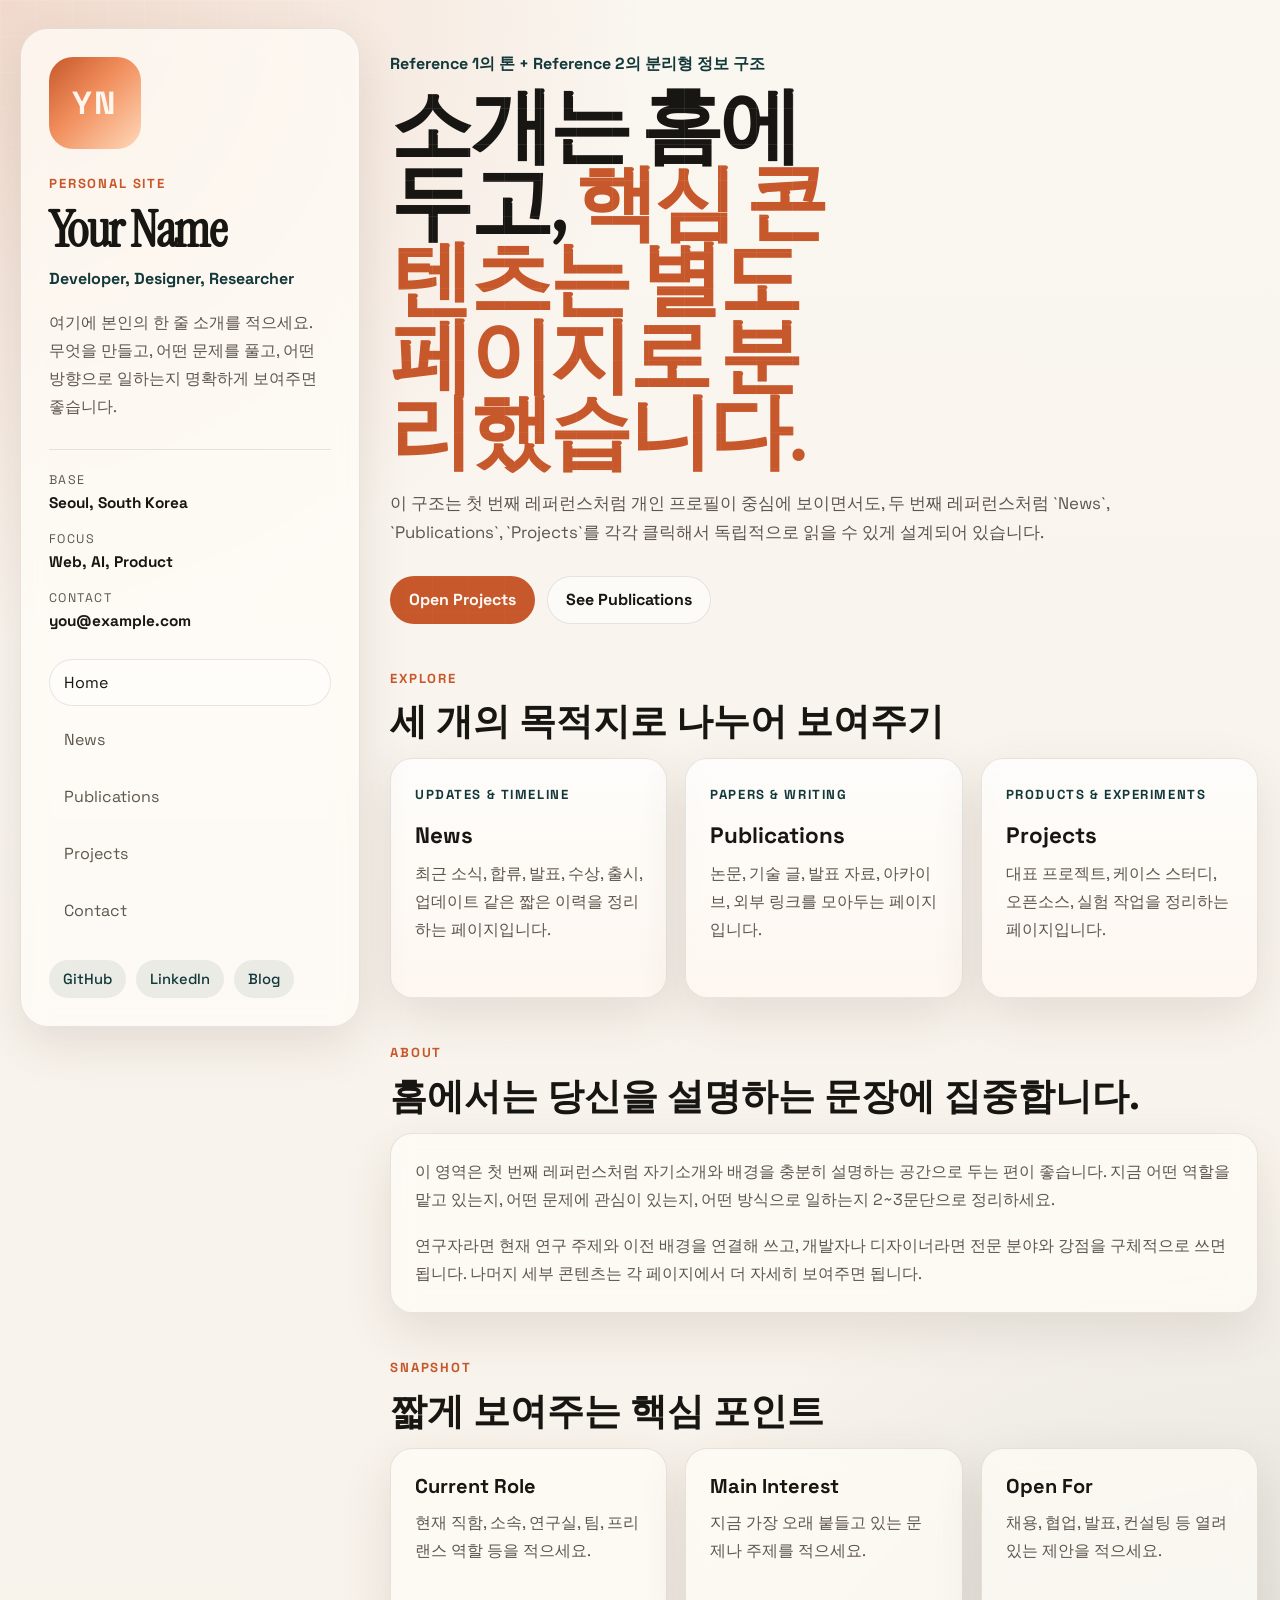
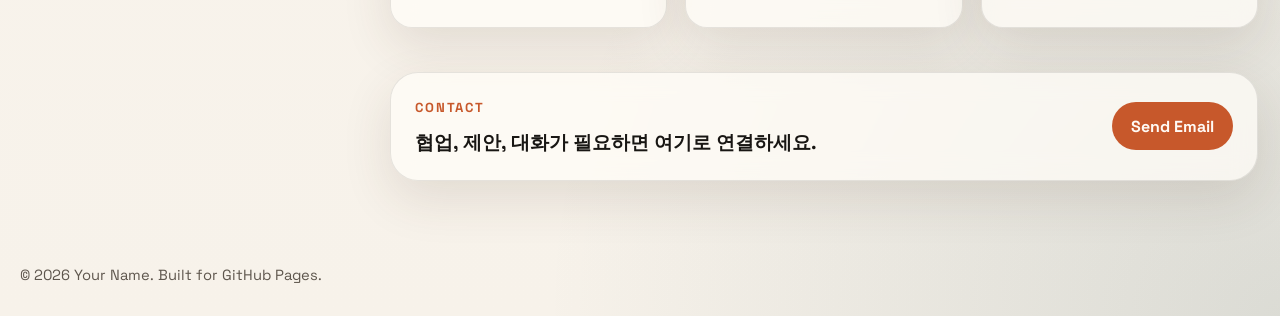
==== index.html @ 61f728b6 "Initial homepage" ====
<!DOCTYPE html>
<html lang="ko">
  <head>
    <meta charset="UTF-8" />
    <meta name="viewport" content="width=device-width, initial-scale=1.0" />
    <title>Your Name | Personal Website</title>
    <meta
      name="description"
      content="프로필 소개와 News, Publications, Projects로 연결되는 GitHub Pages용 개인 홈페이지 템플릿"
    />
    <link rel="preconnect" href="https://fonts.googleapis.com" />
    <link rel="preconnect" href="https://fonts.gstatic.com" crossorigin />
    <link
      href="https://fonts.googleapis.com/css2?family=Instrument+Serif:ital@0;1&family=Space+Grotesk:wght@400;500;700&display=swap"
      rel="stylesheet"
    />
    <link rel="stylesheet" href="styles.css" />
  </head>
  <body data-page="home">
    <div class="page-shell">
      <aside class="profile-card">
        <div class="avatar" aria-hidden="true">
          <span>YN</span>
        </div>

        <div class="profile-copy">
          <p class="eyebrow">PERSONAL SITE</p>
          <h1>Your Name</h1>
          <p class="role">Developer, Designer, Researcher</p>
          <p class="summary">
            여기에 본인의 한 줄 소개를 적으세요. 무엇을 만들고, 어떤 문제를
            풀고, 어떤 방향으로 일하는지 명확하게 보여주면 좋습니다.
          </p>
        </div>

        <div class="meta-list">
          <div>
            <span class="meta-label">Base</span>
            <strong>Seoul, South Korea</strong>
          </div>
          <div>
            <span class="meta-label">Focus</span>
            <strong>Web, AI, Product</strong>
          </div>
          <div>
            <span class="meta-label">Contact</span>
            <strong>you@example.com</strong>
          </div>
        </div>

        <nav class="side-nav" aria-label="Primary navigation">
          <a data-nav="home" href="index.html">Home</a>
          <a data-nav="news" href="news.html">News</a>
          <a data-nav="publications" href="publications.html">Publications</a>
          <a data-nav="projects" href="projects.html">Projects</a>
          <a href="#contact">Contact</a>
        </nav>

        <div class="social-links">
          <a href="https://github.com/your-id" target="_blank" rel="noreferrer">GitHub</a>
          <a href="https://www.linkedin.com/in/your-id" target="_blank" rel="noreferrer">LinkedIn</a>
          <a href="https://your-notion-or-blog.com" target="_blank" rel="noreferrer">Blog</a>
        </div>
      </aside>

      <main class="content">
        <section class="hero">
          <p class="hero-kicker">Reference 1의 톤 + Reference 2의 분리형 정보 구조</p>
          <h2>
            소개는 홈에 두고,
            <span>핵심 콘텐츠는 별도 페이지로 분리했습니다.</span>
          </h2>
          <p class="hero-body">
            이 구조는 첫 번째 레퍼런스처럼 개인 프로필이 중심에 보이면서도,
            두 번째 레퍼런스처럼 `News`, `Publications`, `Projects`를 각각
            클릭해서 독립적으로 읽을 수 있게 설계되어 있습니다.
          </p>
          <div class="hero-actions">
            <a class="button primary" href="projects.html">Open Projects</a>
            <a class="button ghost" href="publications.html">See Publications</a>
          </div>
        </section>

        <section class="section">
          <div class="section-heading">
            <p class="eyebrow">Explore</p>
            <h3>세 개의 목적지로 나누어 보여주기</h3>
          </div>
          <div class="destination-grid">
            <a class="destination-card" href="news.html">
              <span class="destination-label">Updates & Timeline</span>
              <h4>News</h4>
              <p>
                최근 소식, 합류, 발표, 수상, 출시, 업데이트 같은 짧은 이력을
                정리하는 페이지입니다.
              </p>
            </a>

            <a class="destination-card" href="publications.html">
              <span class="destination-label">Papers & Writing</span>
              <h4>Publications</h4>
              <p>
                논문, 기술 글, 발표 자료, 아카이브, 외부 링크를 모아두는
                페이지입니다.
              </p>
            </a>

            <a class="destination-card" href="projects.html">
              <span class="destination-label">Products & Experiments</span>
              <h4>Projects</h4>
              <p>
                대표 프로젝트, 케이스 스터디, 오픈소스, 실험 작업을 정리하는
                페이지입니다.
              </p>
            </a>
          </div>
        </section>

        <section class="section">
          <div class="section-heading">
            <p class="eyebrow">About</p>
            <h3>홈에서는 당신을 설명하는 문장에 집중합니다.</h3>
          </div>
          <div class="panel prose-panel">
            <p>
              이 영역은 첫 번째 레퍼런스처럼 자기소개와 배경을 충분히 설명하는
              공간으로 두는 편이 좋습니다. 지금 어떤 역할을 맡고 있는지, 어떤
              문제에 관심이 있는지, 어떤 방식으로 일하는지 2~3문단으로
              정리하세요.
            </p>
            <p>
              연구자라면 현재 연구 주제와 이전 배경을 연결해 쓰고, 개발자나
              디자이너라면 전문 분야와 강점을 구체적으로 쓰면 됩니다. 나머지
              세부 콘텐츠는 각 페이지에서 더 자세히 보여주면 됩니다.
            </p>
          </div>
        </section>

        <section class="section">
          <div class="section-heading">
            <p class="eyebrow">Snapshot</p>
            <h3>짧게 보여주는 핵심 포인트</h3>
          </div>
          <div class="focus-grid">
            <article class="panel compact">
              <h4>Current Role</h4>
              <p>현재 직함, 소속, 연구실, 팀, 프리랜스 역할 등을 적으세요.</p>
            </article>
            <article class="panel compact">
              <h4>Main Interest</h4>
              <p>지금 가장 오래 붙들고 있는 문제나 주제를 적으세요.</p>
            </article>
            <article class="panel compact">
              <h4>Open For</h4>
              <p>채용, 협업, 발표, 컨설팅 등 열려 있는 제안을 적으세요.</p>
            </article>
          </div>
        </section>

        <section id="contact" class="section">
          <div class="contact-banner">
            <div>
              <p class="eyebrow">Contact</p>
              <h3>협업, 제안, 대화가 필요하면 여기로 연결하세요.</h3>
            </div>
            <a class="button primary" href="mailto:you@example.com">Send Email</a>
          </div>
        </section>
      </main>
    </div>

    <footer class="site-footer">
      <p>© <span id="year"></span> Your Name. Built for GitHub Pages.</p>
    </footer>

    <script src="script.js"></script>
  </body>
</html>
---- styles.css ----
:root {
  --bg: #f7f2ea;
  --bg-strong: #efe4d4;
  --surface: rgba(255, 252, 247, 0.74);
  --surface-strong: #fffaf2;
  --text: #181613;
  --muted: #5e564d;
  --line: rgba(24, 22, 19, 0.1);
  --accent: #c7582b;
  --accent-soft: #f0b58f;
  --accent-deep: #13383a;
  --shadow: 0 18px 50px rgba(77, 53, 36, 0.12);
  --radius-xl: 28px;
  --radius-lg: 22px;
  --radius-md: 16px;
  --max-width: 1240px;
}

* {
  box-sizing: border-box;
}

html {
  scroll-behavior: smooth;
}

body {
  margin: 0;
  min-height: 100vh;
  color: var(--text);
  font-family: "Space Grotesk", sans-serif;
  background:
    radial-gradient(circle at top left, rgba(199, 88, 43, 0.18), transparent 28%),
    radial-gradient(circle at bottom right, rgba(19, 56, 58, 0.12), transparent 32%),
    linear-gradient(180deg, #faf6f0 0%, var(--bg) 100%);
}

body::before {
  position: fixed;
  inset: 0;
  pointer-events: none;
  content: "";
  background-image:
    linear-gradient(rgba(255, 255, 255, 0.24) 1px, transparent 1px),
    linear-gradient(90deg, rgba(255, 255, 255, 0.24) 1px, transparent 1px);
  background-size: 36px 36px;
  mask-image: linear-gradient(180deg, rgba(0, 0, 0, 0.4), transparent 85%);
}

a {
  color: inherit;
  text-decoration: none;
}

p {
  margin: 0;
  line-height: 1.75;
  color: var(--muted);
}

h1,
h2,
h3,
h4 {
  margin: 0;
  color: var(--text);
}

.page-shell {
  width: min(calc(100% - 32px), var(--max-width));
  margin: 0 auto;
  padding: 28px 0 72px;
  display: grid;
  grid-template-columns: 340px minmax(0, 1fr);
  gap: 28px;
}

.profile-card,
.panel,
.work-card,
.contact-banner {
  border: 1px solid var(--line);
  background: var(--surface);
  backdrop-filter: blur(12px);
  box-shadow: var(--shadow);
}

.profile-card {
  position: sticky;
  top: 24px;
  align-self: start;
  padding: 28px;
  border-radius: var(--radius-xl);
}

.avatar {
  width: 92px;
  height: 92px;
  border-radius: 24px;
  display: grid;
  place-items: center;
  margin-bottom: 24px;
  background:
    linear-gradient(135deg, var(--accent) 0%, #f18f5d 45%, #ffd9ba 100%);
  color: #fff7ef;
  font-size: 2rem;
  font-weight: 700;
  letter-spacing: 0.06em;
}

.eyebrow {
  margin-bottom: 10px;
  color: var(--accent);
  font-size: 0.82rem;
  font-weight: 700;
  letter-spacing: 0.14em;
  text-transform: uppercase;
}

.profile-copy h1 {
  font-family: "Instrument Serif", serif;
  font-size: clamp(2.4rem, 6vw, 3.2rem);
  line-height: 0.95;
  letter-spacing: -0.03em;
}

.role {
  margin-top: 10px;
  color: var(--accent-deep);
  font-weight: 700;
}

.summary {
  margin-top: 16px;
}

.meta-list {
  margin-top: 28px;
  padding-top: 22px;
  border-top: 1px solid var(--line);
  display: grid;
  gap: 18px;
}

.meta-label {
  display: block;
  margin-bottom: 4px;
  color: var(--muted);
  font-size: 0.78rem;
  text-transform: uppercase;
  letter-spacing: 0.12em;
}

.meta-list strong {
  font-size: 0.96rem;
}

.side-nav {
  margin-top: 28px;
  display: grid;
  gap: 10px;
}

.side-nav a {
  padding: 12px 14px;
  border-radius: 999px;
  border: 1px solid transparent;
  color: var(--muted);
  transition: 180ms ease;
}

.side-nav a:hover,
.side-nav a.is-active {
  border-color: var(--line);
  background: rgba(255, 255, 255, 0.56);
  color: var(--text);
}

.social-links {
  margin-top: 26px;
  display: flex;
  flex-wrap: wrap;
  gap: 10px;
}

.social-links a {
  padding: 10px 14px;
  border-radius: 999px;
  background: rgba(19, 56, 58, 0.08);
  color: var(--accent-deep);
  font-size: 0.92rem;
  font-weight: 500;
}

.content {
  display: grid;
  gap: 24px;
}

.hero,
.page-intro,
.section {
  padding: 10px 2px;
}

.hero,
.page-intro {
  padding-top: 22px;
}

.hero-kicker {
  color: var(--accent-deep);
  font-weight: 700;
}

.hero h2 {
  max-width: 12ch;
  margin-top: 10px;
  font-family: "Instrument Serif", serif;
  font-size: clamp(3rem, 8vw, 5.2rem);
  line-height: 0.92;
  letter-spacing: -0.04em;
}

.hero h2 span {
  color: var(--accent);
}

.hero-body {
  max-width: 740px;
  margin-top: 18px;
  font-size: 1.05rem;
}

.page-intro h2 {
  max-width: 13ch;
  margin-top: 10px;
  font-family: "Instrument Serif", serif;
  font-size: clamp(2.7rem, 7vw, 4.4rem);
  line-height: 0.96;
  letter-spacing: -0.04em;
}

.hero-actions {
  display: flex;
  flex-wrap: wrap;
  gap: 12px;
  margin-top: 28px;
}

.button {
  display: inline-flex;
  align-items: center;
  justify-content: center;
  min-height: 48px;
  padding: 0 18px;
  border-radius: 999px;
  border: 1px solid var(--line);
  font-weight: 700;
  transition: transform 180ms ease, background 180ms ease;
}

.button:hover {
  transform: translateY(-1px);
}

.button.primary {
  background: var(--accent);
  border-color: transparent;
  color: #fffaf5;
}

.button.ghost {
  background: rgba(255, 255, 255, 0.56);
}

.section-heading {
  display: grid;
  gap: 2px;
  margin-bottom: 16px;
}

.section-heading h3 {
  font-size: clamp(1.8rem, 3vw, 2.3rem);
  line-height: 1.08;
}

.panel {
  padding: 24px;
  border-radius: var(--radius-lg);
}

.panel.compact {
  min-height: 180px;
}

.focus-grid {
  display: grid;
  grid-template-columns: repeat(3, minmax(0, 1fr));
  gap: 18px;
}

.destination-grid {
  display: grid;
  grid-template-columns: repeat(3, minmax(0, 1fr));
  gap: 18px;
}

.destination-card {
  min-height: 240px;
  padding: 24px;
  border: 1px solid var(--line);
  border-radius: var(--radius-lg);
  background:
    linear-gradient(180deg, rgba(255, 255, 255, 0.74), rgba(255, 248, 241, 0.84));
  box-shadow: var(--shadow);
  transition: transform 180ms ease, border-color 180ms ease;
}

.destination-card:hover {
  transform: translateY(-3px);
  border-color: rgba(199, 88, 43, 0.28);
}

.destination-label {
  display: inline-block;
  margin-bottom: 18px;
  color: var(--accent-deep);
  font-size: 0.82rem;
  font-weight: 700;
  letter-spacing: 0.12em;
  text-transform: uppercase;
}

.destination-card h4 {
  margin-bottom: 10px;
  font-size: 1.4rem;
}

.prose-panel {
  display: grid;
  gap: 18px;
}

.panel h4,
.work-card h4 {
  margin-bottom: 10px;
  font-size: 1.25rem;
}

.work-list {
  display: grid;
  gap: 18px;
}

.work-card {
  padding: 24px;
  border-radius: var(--radius-lg);
}

.work-meta,
.tag-row {
  display: flex;
  flex-wrap: wrap;
  gap: 10px;
}

.work-meta {
  margin-bottom: 14px;
  color: var(--accent-deep);
  font-size: 0.86rem;
  font-weight: 700;
  letter-spacing: 0.08em;
  text-transform: uppercase;
}

.tag-row {
  margin: 18px 0 14px;
}

.tag-row span {
  padding: 8px 10px;
  border-radius: 999px;
  background: rgba(199, 88, 43, 0.12);
  color: var(--accent);
  font-size: 0.84rem;
  font-weight: 700;
}

.work-card a {
  color: var(--accent-deep);
  font-weight: 700;
}

.timeline {
  display: grid;
  gap: 14px;
}

.list-stack {
  display: grid;
  gap: 18px;
}

.list-card {
  padding: 24px;
  border: 1px solid var(--line);
  border-radius: var(--radius-lg);
  background: var(--surface);
  backdrop-filter: blur(12px);
  box-shadow: var(--shadow);
}

.list-card h3 {
  margin: 6px 0 8px;
  font-size: clamp(1.5rem, 2vw, 1.9rem);
  line-height: 1.08;
}

.list-date {
  display: inline-block;
  color: var(--accent);
  font-size: 0.84rem;
  font-weight: 700;
  letter-spacing: 0.12em;
  text-transform: uppercase;
}

.list-subtitle {
  margin-bottom: 12px;
  color: var(--accent-deep);
  font-weight: 700;
}

.inline-links {
  display: flex;
  flex-wrap: wrap;
  gap: 14px;
  margin-top: 16px;
}

.inline-links a {
  color: var(--accent-deep);
  font-weight: 700;
}

.timeline-item {
  padding: 18px 0 18px 20px;
  border-left: 2px solid rgba(19, 56, 58, 0.18);
}

.timeline-date {
  display: inline-block;
  margin-bottom: 6px;
  color: var(--accent);
  font-size: 0.88rem;
  font-weight: 700;
  text-transform: uppercase;
  letter-spacing: 0.08em;
}

.contact-banner {
  padding: 24px;
  border-radius: var(--radius-xl);
  display: flex;
  align-items: center;
  justify-content: space-between;
  gap: 20px;
}

.site-footer {
  width: min(calc(100% - 32px), var(--max-width));
  margin: 0 auto;
  padding: 0 0 28px;
}

.site-footer p {
  font-size: 0.92rem;
}

@media (max-width: 1080px) {
  .page-shell {
    grid-template-columns: 1fr;
  }

  .profile-card {
    position: relative;
    top: 0;
  }

  .hero h2 {
    max-width: 100%;
  }
}

@media (max-width: 760px) {
  .page-shell {
    width: min(calc(100% - 20px), var(--max-width));
    padding-top: 18px;
    gap: 18px;
  }

  .profile-card,
  .panel,
  .work-card,
  .contact-banner {
    border-radius: 22px;
  }

  .focus-grid {
    grid-template-columns: 1fr;
  }

  .destination-grid {
    grid-template-columns: 1fr;
  }

  .contact-banner {
    align-items: flex-start;
    flex-direction: column;
  }

  .hero-actions {
    width: 100%;
  }

  .button {
    width: 100%;
  }
}
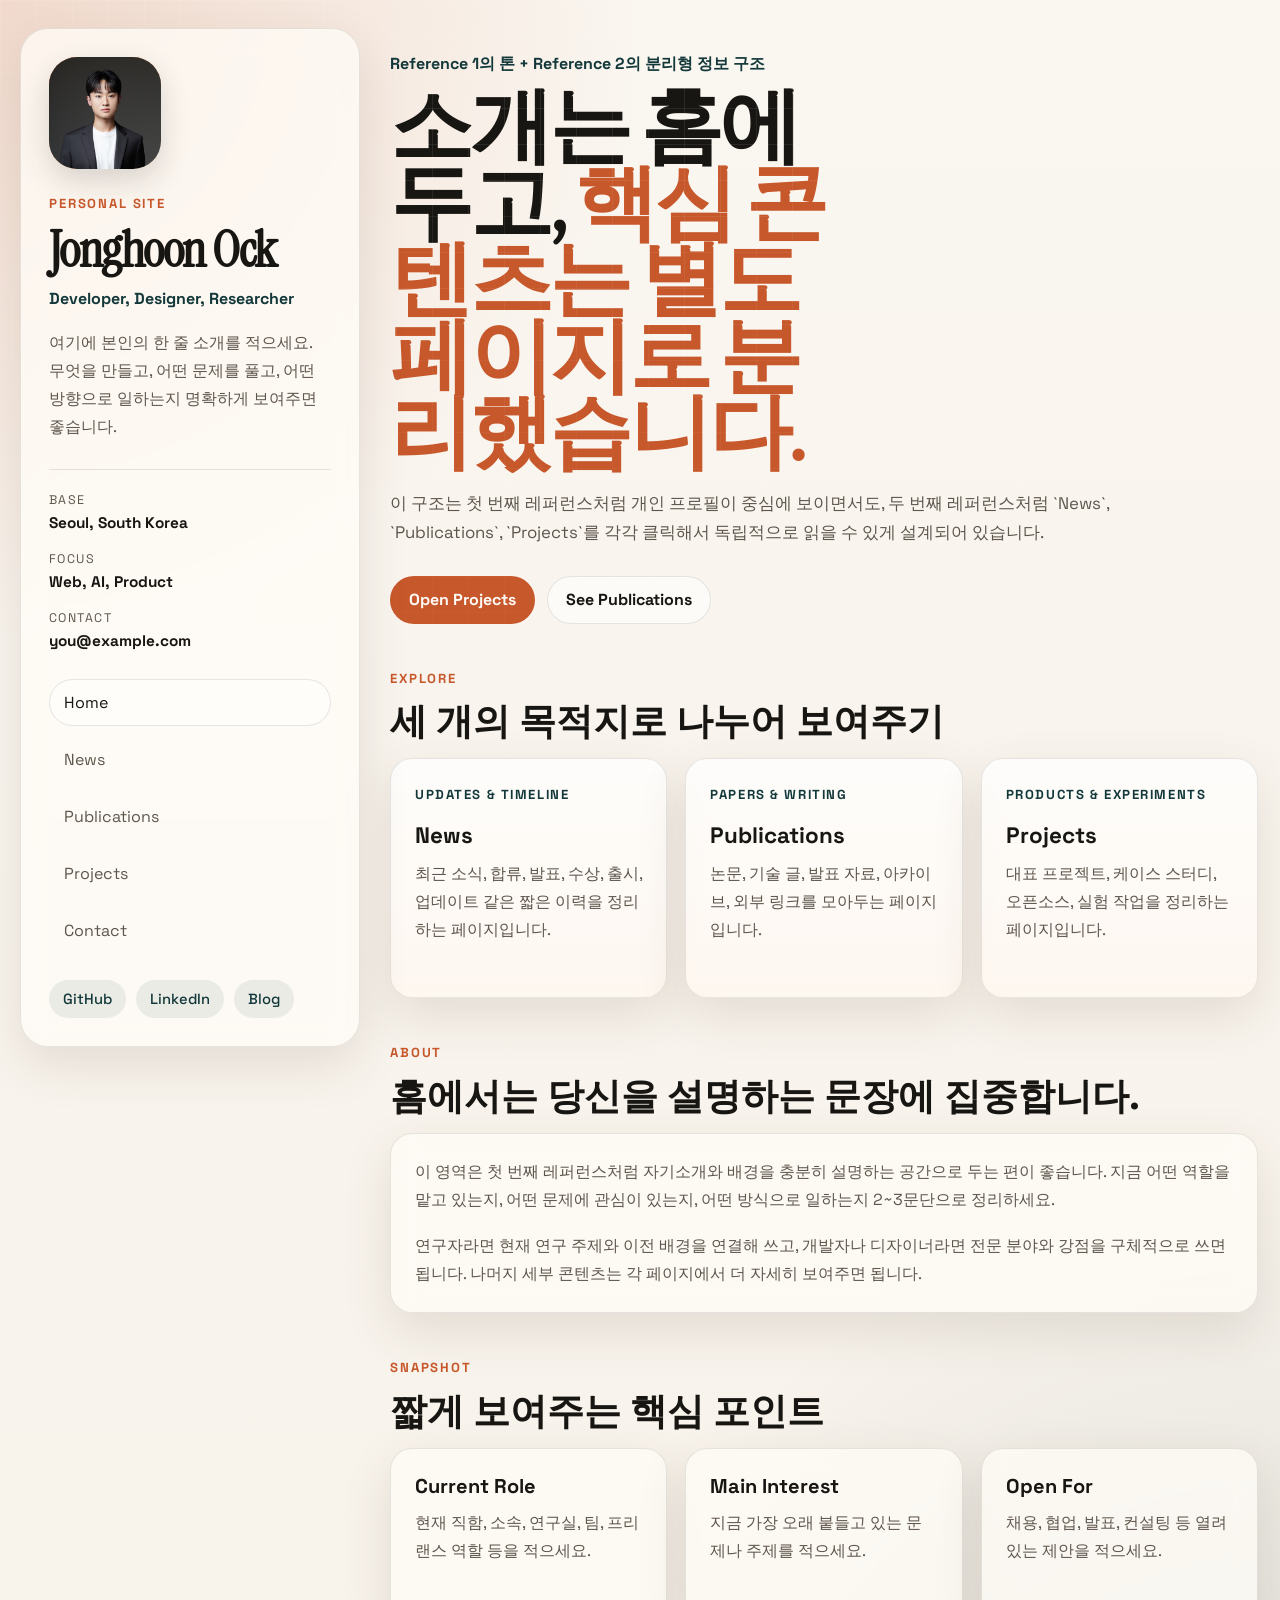
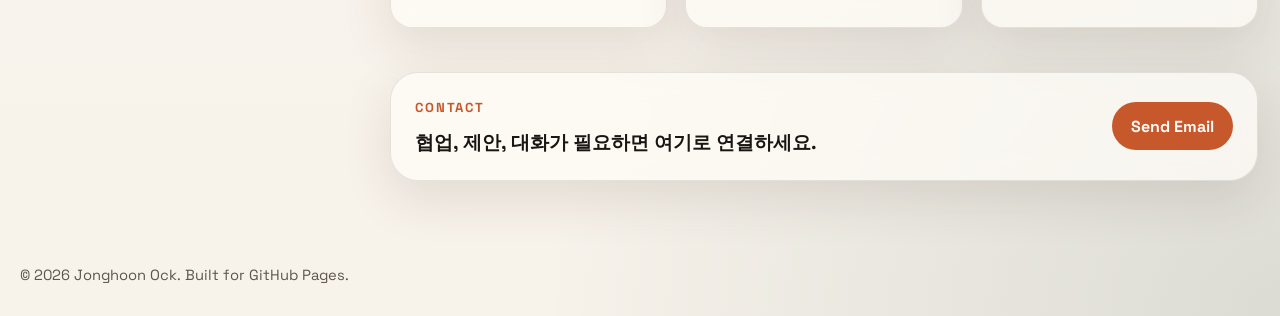
==== commit a078c91d: "Add profile photo and real name" ====
--- a/index.html
+++ b/index.html
@@ -3,7 +3,7 @@
   <head>
     <meta charset="UTF-8" />
     <meta name="viewport" content="width=device-width, initial-scale=1.0" />
-    <title>Your Name | Personal Website</title>
+    <title>Jonghoon Ock | Personal Website</title>
     <meta
       name="description"
       content="프로필 소개와 News, Publications, Projects로 연결되는 GitHub Pages용 개인 홈페이지 템플릿"
@@ -19,13 +19,13 @@
   <body data-page="home">
     <div class="page-shell">
       <aside class="profile-card">
-        <div class="avatar" aria-hidden="true">
-          <span>YN</span>
+        <div class="avatar">
+          <img src="assets/profile.jpg" alt="Portrait of Jonghoon Ock" />
         </div>
 
         <div class="profile-copy">
           <p class="eyebrow">PERSONAL SITE</p>
-          <h1>Your Name</h1>
+          <h1>Jonghoon Ock</h1>
           <p class="role">Developer, Designer, Researcher</p>
           <p class="summary">
             여기에 본인의 한 줄 소개를 적으세요. 무엇을 만들고, 어떤 문제를
@@ -170,7 +170,7 @@
     </div>
 
     <footer class="site-footer">
-      <p>© <span id="year"></span> Your Name. Built for GitHub Pages.</p>
+      <p>© <span id="year"></span> Jonghoon Ock. Built for GitHub Pages.</p>
     </footer>
 
     <script src="script.js"></script>
--- a/styles.css
+++ b/styles.css
@@ -94,18 +94,22 @@
 }
 
 .avatar {
-  width: 92px;
-  height: 92px;
-  border-radius: 24px;
-  display: grid;
-  place-items: center;
+  width: 112px;
+  height: 112px;
+  overflow: hidden;
+  border-radius: 28px;
   margin-bottom: 24px;
   background:
     linear-gradient(135deg, var(--accent) 0%, #f18f5d 45%, #ffd9ba 100%);
-  color: #fff7ef;
-  font-size: 2rem;
-  font-weight: 700;
-  letter-spacing: 0.06em;
+  box-shadow: 0 12px 30px rgba(24, 22, 19, 0.16);
+}
+
+.avatar img {
+  width: 100%;
+  height: 100%;
+  display: block;
+  object-fit: cover;
+  object-position: center 20%;
 }
 
 .eyebrow {
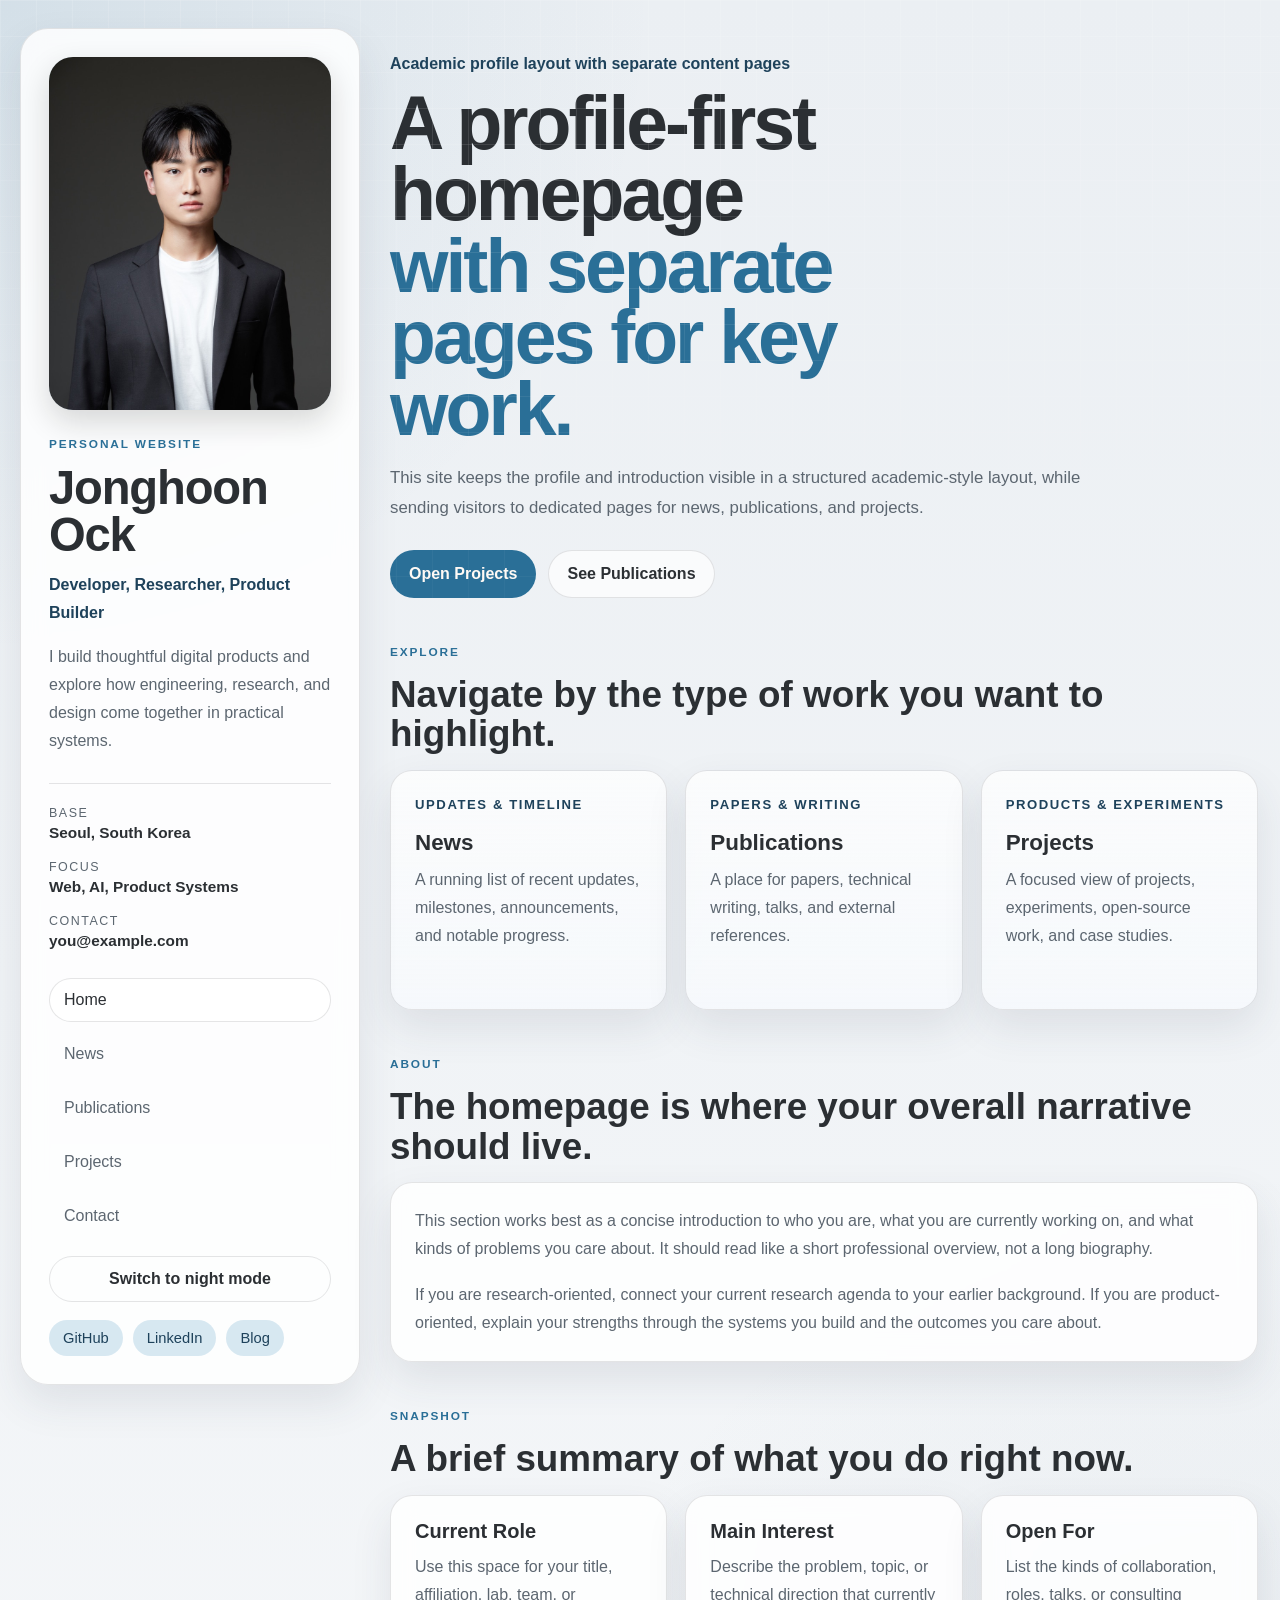
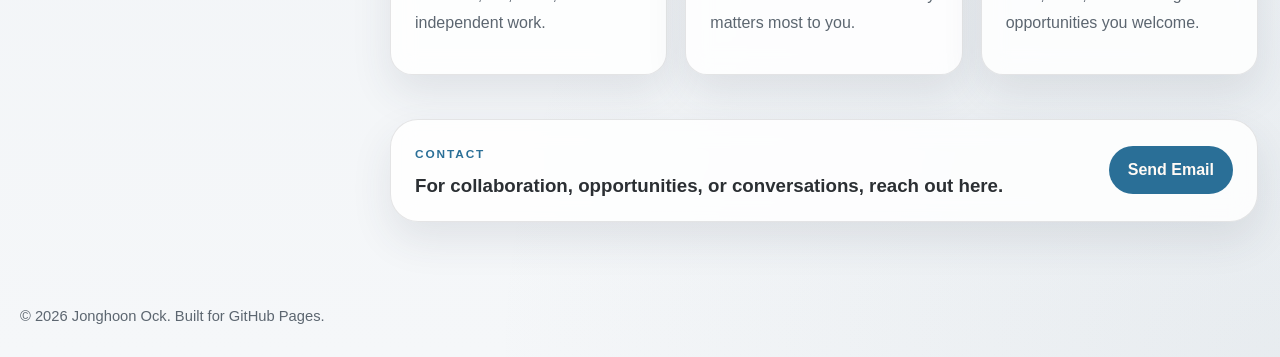
==== commit a506497c: "Translate site and add theme toggle" ====
--- a/index.html
+++ b/index.html
@@ -1,18 +1,12 @@
 <!DOCTYPE html>
-<html lang="ko">
+<html lang="en">
   <head>
     <meta charset="UTF-8" />
     <meta name="viewport" content="width=device-width, initial-scale=1.0" />
     <title>Jonghoon Ock | Personal Website</title>
     <meta
       name="description"
-      content="프로필 소개와 News, Publications, Projects로 연결되는 GitHub Pages용 개인 홈페이지 템플릿"
-    />
-    <link rel="preconnect" href="https://fonts.googleapis.com" />
-    <link rel="preconnect" href="https://fonts.gstatic.com" crossorigin />
-    <link
-      href="https://fonts.googleapis.com/css2?family=Instrument+Serif:ital@0;1&family=Space+Grotesk:wght@400;500;700&display=swap"
-      rel="stylesheet"
+      content="Personal website for Jonghoon Ock with dedicated pages for news, publications, and projects."
     />
     <link rel="stylesheet" href="styles.css" />
   </head>
@@ -24,12 +18,12 @@
         </div>
 
         <div class="profile-copy">
-          <p class="eyebrow">PERSONAL SITE</p>
+          <p class="eyebrow">PERSONAL WEBSITE</p>
           <h1>Jonghoon Ock</h1>
-          <p class="role">Developer, Designer, Researcher</p>
+          <p class="role">Developer, Researcher, Product Builder</p>
           <p class="summary">
-            여기에 본인의 한 줄 소개를 적으세요. 무엇을 만들고, 어떤 문제를
-            풀고, 어떤 방향으로 일하는지 명확하게 보여주면 좋습니다.
+            I build thoughtful digital products and explore how engineering,
+            research, and design come together in practical systems.
           </p>
         </div>
 
@@ -40,7 +34,7 @@
           </div>
           <div>
             <span class="meta-label">Focus</span>
-            <strong>Web, AI, Product</strong>
+            <strong>Web, AI, Product Systems</strong>
           </div>
           <div>
             <span class="meta-label">Contact</span>
@@ -56,6 +50,10 @@
           <a href="#contact">Contact</a>
         </nav>
 
+        <button class="theme-toggle" type="button" data-theme-toggle>
+          Toggle theme
+        </button>
+
         <div class="social-links">
           <a href="https://github.com/your-id" target="_blank" rel="noreferrer">GitHub</a>
           <a href="https://www.linkedin.com/in/your-id" target="_blank" rel="noreferrer">LinkedIn</a>
@@ -65,15 +63,15 @@
 
       <main class="content">
         <section class="hero">
-          <p class="hero-kicker">Reference 1의 톤 + Reference 2의 분리형 정보 구조</p>
+          <p class="hero-kicker">Academic profile layout with separate content pages</p>
           <h2>
-            소개는 홈에 두고,
-            <span>핵심 콘텐츠는 별도 페이지로 분리했습니다.</span>
+            A profile-first homepage
+            <span>with separate pages for key work.</span>
           </h2>
           <p class="hero-body">
-            이 구조는 첫 번째 레퍼런스처럼 개인 프로필이 중심에 보이면서도,
-            두 번째 레퍼런스처럼 `News`, `Publications`, `Projects`를 각각
-            클릭해서 독립적으로 읽을 수 있게 설계되어 있습니다.
+            This site keeps the profile and introduction visible in a structured
+            academic-style layout, while sending visitors to dedicated pages for
+            news, publications, and projects.
           </p>
           <div class="hero-actions">
             <a class="button primary" href="projects.html">Open Projects</a>
@@ -84,15 +82,15 @@
         <section class="section">
           <div class="section-heading">
             <p class="eyebrow">Explore</p>
-            <h3>세 개의 목적지로 나누어 보여주기</h3>
+            <h3>Navigate by the type of work you want to highlight.</h3>
           </div>
           <div class="destination-grid">
             <a class="destination-card" href="news.html">
               <span class="destination-label">Updates & Timeline</span>
               <h4>News</h4>
               <p>
-                최근 소식, 합류, 발표, 수상, 출시, 업데이트 같은 짧은 이력을
-                정리하는 페이지입니다.
+                A running list of recent updates, milestones, announcements,
+                and notable progress.
               </p>
             </a>
 
@@ -100,8 +98,8 @@
               <span class="destination-label">Papers & Writing</span>
               <h4>Publications</h4>
               <p>
-                논문, 기술 글, 발표 자료, 아카이브, 외부 링크를 모아두는
-                페이지입니다.
+                A place for papers, technical writing, talks, and external
+                references.
               </p>
             </a>
 
@@ -109,8 +107,8 @@
               <span class="destination-label">Products & Experiments</span>
               <h4>Projects</h4>
               <p>
-                대표 프로젝트, 케이스 스터디, 오픈소스, 실험 작업을 정리하는
-                페이지입니다.
+                A focused view of projects, experiments, open-source work, and
+                case studies.
               </p>
             </a>
           </div>
@@ -119,19 +117,20 @@
         <section class="section">
           <div class="section-heading">
             <p class="eyebrow">About</p>
-            <h3>홈에서는 당신을 설명하는 문장에 집중합니다.</h3>
+            <h3>The homepage is where your overall narrative should live.</h3>
           </div>
           <div class="panel prose-panel">
             <p>
-              이 영역은 첫 번째 레퍼런스처럼 자기소개와 배경을 충분히 설명하는
-              공간으로 두는 편이 좋습니다. 지금 어떤 역할을 맡고 있는지, 어떤
-              문제에 관심이 있는지, 어떤 방식으로 일하는지 2~3문단으로
-              정리하세요.
+              This section works best as a concise introduction to who you are,
+              what you are currently working on, and what kinds of problems you
+              care about. It should read like a short professional overview,
+              not a long biography.
             </p>
             <p>
-              연구자라면 현재 연구 주제와 이전 배경을 연결해 쓰고, 개발자나
-              디자이너라면 전문 분야와 강점을 구체적으로 쓰면 됩니다. 나머지
-              세부 콘텐츠는 각 페이지에서 더 자세히 보여주면 됩니다.
+              If you are research-oriented, connect your current research agenda
+              to your earlier background. If you are product-oriented, explain
+              your strengths through the systems you build and the outcomes you
+              care about.
             </p>
           </div>
         </section>
@@ -139,20 +138,20 @@
         <section class="section">
           <div class="section-heading">
             <p class="eyebrow">Snapshot</p>
-            <h3>짧게 보여주는 핵심 포인트</h3>
+            <h3>A brief summary of what you do right now.</h3>
           </div>
           <div class="focus-grid">
             <article class="panel compact">
               <h4>Current Role</h4>
-              <p>현재 직함, 소속, 연구실, 팀, 프리랜스 역할 등을 적으세요.</p>
+              <p>Use this space for your title, affiliation, lab, team, or independent work.</p>
             </article>
             <article class="panel compact">
               <h4>Main Interest</h4>
-              <p>지금 가장 오래 붙들고 있는 문제나 주제를 적으세요.</p>
+              <p>Describe the problem, topic, or technical direction that currently matters most to you.</p>
             </article>
             <article class="panel compact">
               <h4>Open For</h4>
-              <p>채용, 협업, 발표, 컨설팅 등 열려 있는 제안을 적으세요.</p>
+              <p>List the kinds of collaboration, roles, talks, or consulting opportunities you welcome.</p>
             </article>
           </div>
         </section>
@@ -161,7 +160,7 @@
           <div class="contact-banner">
             <div>
               <p class="eyebrow">Contact</p>
-              <h3>협업, 제안, 대화가 필요하면 여기로 연결하세요.</h3>
+              <h3>For collaboration, opportunities, or conversations, reach out here.</h3>
             </div>
             <a class="button primary" href="mailto:you@example.com">Send Email</a>
           </div>
--- a/styles.css
+++ b/styles.css
@@ -1,19 +1,37 @@
 :root {
-  --bg: #f7f2ea;
-  --bg-strong: #efe4d4;
-  --surface: rgba(255, 252, 247, 0.74);
-  --surface-strong: #fffaf2;
-  --text: #181613;
-  --muted: #5e564d;
-  --line: rgba(24, 22, 19, 0.1);
-  --accent: #c7582b;
-  --accent-soft: #f0b58f;
-  --accent-deep: #13383a;
-  --shadow: 0 18px 50px rgba(77, 53, 36, 0.12);
+  --bg: #f5f7f9;
+  --bg-strong: #ebeff3;
+  --surface: rgba(255, 255, 255, 0.84);
+  --surface-strong: #ffffff;
+  --text: #2b2f33;
+  --muted: #5c6670;
+  --line: rgba(43, 47, 51, 0.12);
+  --accent: #2a6f97;
+  --accent-soft: #d7e8f1;
+  --accent-deep: #1e425b;
+  --shadow: 0 18px 40px rgba(47, 63, 78, 0.1);
   --radius-xl: 28px;
   --radius-lg: 22px;
   --radius-md: 16px;
   --max-width: 1240px;
+  --button-ghost: rgba(255, 255, 255, 0.68);
+  --grid-line: rgba(255, 255, 255, 0.34);
+}
+
+:root[data-theme="dark"] {
+  --bg: #11161c;
+  --bg-strong: #17202a;
+  --surface: rgba(24, 32, 42, 0.88);
+  --surface-strong: #1b2530;
+  --text: #edf3f7;
+  --muted: #a7b4be;
+  --line: rgba(237, 243, 247, 0.12);
+  --accent: #7cc0e7;
+  --accent-soft: rgba(124, 192, 231, 0.16);
+  --accent-deep: #cbe4f3;
+  --shadow: 0 20px 44px rgba(0, 0, 0, 0.28);
+  --button-ghost: rgba(255, 255, 255, 0.06);
+  --grid-line: rgba(255, 255, 255, 0.05);
 }
 
 * {
@@ -28,11 +46,13 @@
   margin: 0;
   min-height: 100vh;
   color: var(--text);
-  font-family: "Space Grotesk", sans-serif;
+  font-family: -apple-system, ".SFNSText-Regular", "San Francisco", "Roboto",
+    "Segoe UI", "Helvetica Neue", "Lucida Grande", Arial, sans-serif;
   background:
-    radial-gradient(circle at top left, rgba(199, 88, 43, 0.18), transparent 28%),
-    radial-gradient(circle at bottom right, rgba(19, 56, 58, 0.12), transparent 32%),
-    linear-gradient(180deg, #faf6f0 0%, var(--bg) 100%);
+    radial-gradient(circle at top left, rgba(42, 111, 151, 0.12), transparent 28%),
+    radial-gradient(circle at bottom right, rgba(74, 106, 129, 0.08), transparent 34%),
+    linear-gradient(180deg, var(--bg-strong) 0%, var(--bg) 100%);
+  transition: background 180ms ease, color 180ms ease;
 }
 
 body::before {
@@ -41,8 +61,8 @@
   pointer-events: none;
   content: "";
   background-image:
-    linear-gradient(rgba(255, 255, 255, 0.24) 1px, transparent 1px),
-    linear-gradient(90deg, rgba(255, 255, 255, 0.24) 1px, transparent 1px);
+    linear-gradient(var(--grid-line) 1px, transparent 1px),
+    linear-gradient(90deg, var(--grid-line) 1px, transparent 1px);
   background-size: 36px 36px;
   mask-image: linear-gradient(180deg, rgba(0, 0, 0, 0.4), transparent 85%);
 }
@@ -64,6 +84,7 @@
 h4 {
   margin: 0;
   color: var(--text);
+  font-family: inherit;
 }
 
 .page-shell {
@@ -78,7 +99,8 @@
 .profile-card,
 .panel,
 .work-card,
-.contact-banner {
+.contact-banner,
+.list-card {
   border: 1px solid var(--line);
   background: var(--surface);
   backdrop-filter: blur(12px);
@@ -94,13 +116,12 @@
 }
 
 .avatar {
-  width: 112px;
-  height: 112px;
+  width: 100%;
+  aspect-ratio: 4 / 5;
   overflow: hidden;
-  border-radius: 28px;
+  border-radius: 24px;
   margin-bottom: 24px;
-  background:
-    linear-gradient(135deg, var(--accent) 0%, #f18f5d 45%, #ffd9ba 100%);
+  background: var(--accent-soft);
   box-shadow: 0 12px 30px rgba(24, 22, 19, 0.16);
 }
 
@@ -109,29 +130,28 @@
   height: 100%;
   display: block;
   object-fit: cover;
-  object-position: center 20%;
+  object-position: center 18%;
 }
 
 .eyebrow {
   margin-bottom: 10px;
   color: var(--accent);
-  font-size: 0.82rem;
-  font-weight: 700;
-  letter-spacing: 0.14em;
+  font-size: 0.74rem;
+  font-weight: 700;
+  letter-spacing: 0.16em;
   text-transform: uppercase;
 }
 
 .profile-copy h1 {
-  font-family: "Instrument Serif", serif;
-  font-size: clamp(2.4rem, 6vw, 3.2rem);
-  line-height: 0.95;
-  letter-spacing: -0.03em;
+  font-size: clamp(2.2rem, 5vw, 2.95rem);
+  line-height: 1;
+  letter-spacing: -0.025em;
 }
 
 .role {
-  margin-top: 10px;
-  color: var(--accent-deep);
-  font-weight: 700;
+  margin-top: 12px;
+  color: var(--accent-deep);
+  font-weight: 600;
 }
 
 .summary {
@@ -176,12 +196,30 @@
 .side-nav a:hover,
 .side-nav a.is-active {
   border-color: var(--line);
-  background: rgba(255, 255, 255, 0.56);
+  background: var(--button-ghost);
   color: var(--text);
 }
 
+.theme-toggle {
+  width: 100%;
+  margin-top: 18px;
+  min-height: 46px;
+  padding: 0 14px;
+  border: 1px solid var(--line);
+  border-radius: 999px;
+  background: transparent;
+  color: var(--text);
+  font: inherit;
+  font-weight: 600;
+  transition: background 180ms ease, border-color 180ms ease, color 180ms ease;
+}
+
+.theme-toggle:hover {
+  background: var(--button-ghost);
+}
+
 .social-links {
-  margin-top: 26px;
+  margin-top: 18px;
   display: flex;
   flex-wrap: wrap;
   gap: 10px;
@@ -190,7 +228,7 @@
 .social-links a {
   padding: 10px 14px;
   border-radius: 999px;
-  background: rgba(19, 56, 58, 0.08);
+  background: var(--accent-soft);
   color: var(--accent-deep);
   font-size: 0.92rem;
   font-weight: 500;
@@ -220,9 +258,8 @@
 .hero h2 {
   max-width: 12ch;
   margin-top: 10px;
-  font-family: "Instrument Serif", serif;
-  font-size: clamp(3rem, 8vw, 5.2rem);
-  line-height: 0.92;
+  font-size: clamp(2.8rem, 7vw, 4.7rem);
+  line-height: 0.95;
   letter-spacing: -0.04em;
 }
 
@@ -239,9 +276,8 @@
 .page-intro h2 {
   max-width: 13ch;
   margin-top: 10px;
-  font-family: "Instrument Serif", serif;
-  font-size: clamp(2.7rem, 7vw, 4.4rem);
-  line-height: 0.96;
+  font-size: clamp(2.45rem, 6vw, 4rem);
+  line-height: 0.98;
   letter-spacing: -0.04em;
 }
 
@@ -275,7 +311,7 @@
 }
 
 .button.ghost {
-  background: rgba(255, 255, 255, 0.56);
+  background: var(--button-ghost);
 }
 
 .section-heading {
@@ -316,9 +352,14 @@
   border: 1px solid var(--line);
   border-radius: var(--radius-lg);
   background:
-    linear-gradient(180deg, rgba(255, 255, 255, 0.74), rgba(255, 248, 241, 0.84));
+    linear-gradient(180deg, rgba(255, 255, 255, 0.72), rgba(246, 249, 252, 0.92));
   box-shadow: var(--shadow);
   transition: transform 180ms ease, border-color 180ms ease;
+}
+
+:root[data-theme="dark"] .destination-card {
+  background:
+    linear-gradient(180deg, rgba(28, 38, 49, 0.92), rgba(21, 29, 38, 0.96));
 }
 
 .destination-card:hover {
@@ -385,7 +426,7 @@
 .tag-row span {
   padding: 8px 10px;
   border-radius: 999px;
-  background: rgba(199, 88, 43, 0.12);
+  background: var(--accent-soft);
   color: var(--accent);
   font-size: 0.84rem;
   font-weight: 700;
@@ -408,11 +449,7 @@
 
 .list-card {
   padding: 24px;
-  border: 1px solid var(--line);
   border-radius: var(--radius-lg);
-  background: var(--surface);
-  backdrop-filter: blur(12px);
-  box-shadow: var(--shadow);
 }
 
 .list-card h3 {
@@ -495,6 +532,10 @@
   .hero h2 {
     max-width: 100%;
   }
+
+  .page-intro h2 {
+    max-width: 100%;
+  }
 }
 
 @media (max-width: 760px) {
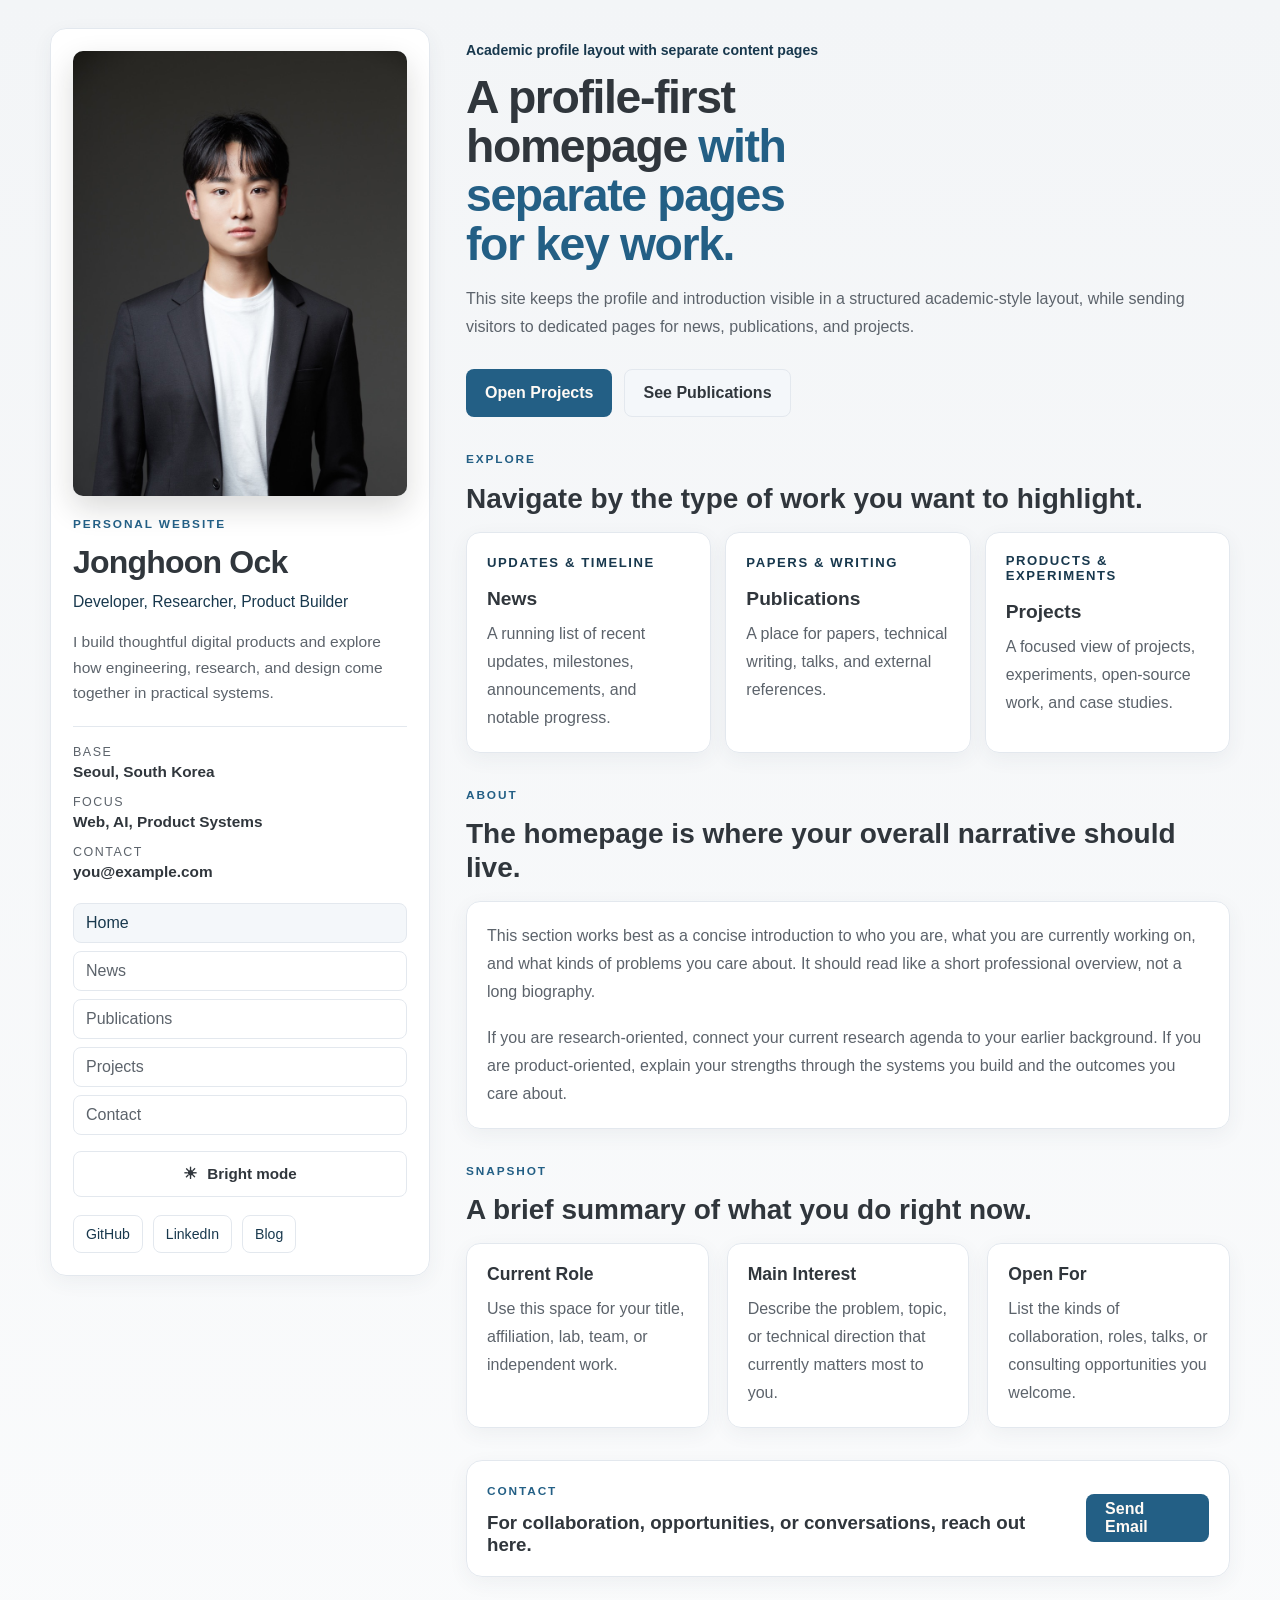
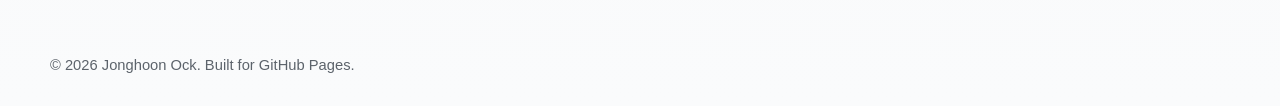
==== commit 8e64bc36: "Refine profile layout and fix theme toggle" ====
--- a/index.html
+++ b/index.html
@@ -50,8 +50,9 @@
           <a href="#contact">Contact</a>
         </nav>
 
-        <button class="theme-toggle" type="button" data-theme-toggle>
-          Toggle theme
+        <button class="theme-toggle" type="button" data-theme-toggle aria-live="polite">
+          <span class="theme-toggle-icon" data-theme-icon aria-hidden="true">☀</span>
+          <span class="theme-toggle-label" data-theme-label>Bright mode</span>
         </button>
 
         <div class="social-links">
--- a/styles.css
+++ b/styles.css
@@ -1,37 +1,38 @@
 :root {
-  --bg: #f5f7f9;
-  --bg-strong: #ebeff3;
-  --surface: rgba(255, 255, 255, 0.84);
+  --bg: #fafbfc;
+  --bg-strong: #f3f5f7;
+  --surface: rgba(255, 255, 255, 0.98);
   --surface-strong: #ffffff;
-  --text: #2b2f33;
-  --muted: #5c6670;
-  --line: rgba(43, 47, 51, 0.12);
-  --accent: #2a6f97;
-  --accent-soft: #d7e8f1;
-  --accent-deep: #1e425b;
-  --shadow: 0 18px 40px rgba(47, 63, 78, 0.1);
-  --radius-xl: 28px;
-  --radius-lg: 22px;
+  --text: #30363c;
+  --muted: #5c636b;
+  --line: #e3e8ee;
+  --accent: #235f85;
+  --accent-soft: #eef4f8;
+  --accent-deep: #18384d;
+  --shadow: 0 6px 20px rgba(51, 67, 82, 0.06);
+  --radius-xl: 16px;
+  --radius-lg: 14px;
   --radius-md: 16px;
-  --max-width: 1240px;
-  --button-ghost: rgba(255, 255, 255, 0.68);
-  --grid-line: rgba(255, 255, 255, 0.34);
-}
-
-:root[data-theme="dark"] {
-  --bg: #11161c;
-  --bg-strong: #17202a;
-  --surface: rgba(24, 32, 42, 0.88);
-  --surface-strong: #1b2530;
-  --text: #edf3f7;
-  --muted: #a7b4be;
-  --line: rgba(237, 243, 247, 0.12);
-  --accent: #7cc0e7;
-  --accent-soft: rgba(124, 192, 231, 0.16);
-  --accent-deep: #cbe4f3;
-  --shadow: 0 20px 44px rgba(0, 0, 0, 0.28);
-  --button-ghost: rgba(255, 255, 255, 0.06);
-  --grid-line: rgba(255, 255, 255, 0.05);
+  --max-width: 1180px;
+  --button-ghost: #f4f7fa;
+  --grid-line: rgba(255, 255, 255, 0);
+}
+
+html[data-theme="dark"] {
+  color-scheme: dark;
+  --bg: #0f141a;
+  --bg-strong: #161d24;
+  --surface: rgba(22, 29, 36, 0.98);
+  --surface-strong: #1a222c;
+  --text: #edf2f6;
+  --muted: #adb7c0;
+  --line: #2b3640;
+  --accent: #8ec6ea;
+  --accent-soft: #18222c;
+  --accent-deep: #dcecf7;
+  --shadow: 0 12px 32px rgba(0, 0, 0, 0.26);
+  --button-ghost: #18212a;
+  --grid-line: rgba(255, 255, 255, 0);
 }
 
 * {
@@ -48,10 +49,7 @@
   color: var(--text);
   font-family: -apple-system, ".SFNSText-Regular", "San Francisco", "Roboto",
     "Segoe UI", "Helvetica Neue", "Lucida Grande", Arial, sans-serif;
-  background:
-    radial-gradient(circle at top left, rgba(42, 111, 151, 0.12), transparent 28%),
-    radial-gradient(circle at bottom right, rgba(74, 106, 129, 0.08), transparent 34%),
-    linear-gradient(180deg, var(--bg-strong) 0%, var(--bg) 100%);
+  background: linear-gradient(180deg, var(--bg-strong) 0%, var(--bg) 100%);
   transition: background 180ms ease, color 180ms ease;
 }
 
@@ -64,7 +62,7 @@
     linear-gradient(var(--grid-line) 1px, transparent 1px),
     linear-gradient(90deg, var(--grid-line) 1px, transparent 1px);
   background-size: 36px 36px;
-  mask-image: linear-gradient(180deg, rgba(0, 0, 0, 0.4), transparent 85%);
+  mask-image: linear-gradient(180deg, rgba(0, 0, 0, 0.12), transparent 95%);
 }
 
 a {
@@ -92,8 +90,8 @@
   margin: 0 auto;
   padding: 28px 0 72px;
   display: grid;
-  grid-template-columns: 340px minmax(0, 1fr);
-  gap: 28px;
+  grid-template-columns: 380px minmax(0, 1fr);
+  gap: 36px;
 }
 
 .profile-card,
@@ -111,16 +109,16 @@
   position: sticky;
   top: 24px;
   align-self: start;
-  padding: 28px;
+  padding: 22px;
   border-radius: var(--radius-xl);
 }
 
 .avatar {
   width: 100%;
-  aspect-ratio: 4 / 5;
+  aspect-ratio: 3 / 4;
   overflow: hidden;
-  border-radius: 24px;
-  margin-bottom: 24px;
+  border-radius: 10px;
+  margin-bottom: 18px;
   background: var(--accent-soft);
   box-shadow: 0 12px 30px rgba(24, 22, 19, 0.16);
 }
@@ -143,27 +141,31 @@
 }
 
 .profile-copy h1 {
-  font-size: clamp(2.2rem, 5vw, 2.95rem);
-  line-height: 1;
+  font-size: clamp(1.65rem, 3vw, 2rem);
+  line-height: 1.08;
   letter-spacing: -0.025em;
+  font-weight: 700;
 }
 
 .role {
-  margin-top: 12px;
-  color: var(--accent-deep);
-  font-weight: 600;
+  margin-top: 8px;
+  color: var(--accent-deep);
+  font-weight: 500;
+  font-size: 0.98rem;
 }
 
 .summary {
-  margin-top: 16px;
+  margin-top: 14px;
+  font-size: 0.97rem;
+  line-height: 1.65;
 }
 
 .meta-list {
-  margin-top: 28px;
-  padding-top: 22px;
+  margin-top: 20px;
+  padding-top: 18px;
   border-top: 1px solid var(--line);
   display: grid;
-  gap: 18px;
+  gap: 14px;
 }
 
 .meta-label {
@@ -180,42 +182,56 @@
 }
 
 .side-nav {
-  margin-top: 28px;
-  display: grid;
-  gap: 10px;
+  margin-top: 22px;
+  display: grid;
+  gap: 8px;
 }
 
 .side-nav a {
-  padding: 12px 14px;
-  border-radius: 999px;
-  border: 1px solid transparent;
+  padding: 10px 12px;
+  border-radius: 8px;
+  border: 1px solid var(--line);
   color: var(--muted);
   transition: 180ms ease;
+  background: var(--surface-strong);
 }
 
 .side-nav a:hover,
 .side-nav a.is-active {
   border-color: var(--line);
   background: var(--button-ghost);
-  color: var(--text);
+  color: var(--accent-deep);
 }
 
 .theme-toggle {
   width: 100%;
-  margin-top: 18px;
+  margin-top: 16px;
   min-height: 46px;
   padding: 0 14px;
   border: 1px solid var(--line);
-  border-radius: 999px;
-  background: transparent;
+  border-radius: 8px;
+  background: var(--surface-strong);
   color: var(--text);
   font: inherit;
   font-weight: 600;
+  display: inline-flex;
+  align-items: center;
+  justify-content: center;
+  gap: 10px;
   transition: background 180ms ease, border-color 180ms ease, color 180ms ease;
 }
 
 .theme-toggle:hover {
   background: var(--button-ghost);
+}
+
+.theme-toggle-icon {
+  font-size: 1rem;
+  line-height: 1;
+}
+
+.theme-toggle-label {
+  font-size: 0.95rem;
 }
 
 .social-links {
@@ -226,11 +242,12 @@
 }
 
 .social-links a {
-  padding: 10px 14px;
-  border-radius: 999px;
-  background: var(--accent-soft);
-  color: var(--accent-deep);
-  font-size: 0.92rem;
+  padding: 10px 12px;
+  border-radius: 8px;
+  background: var(--surface-strong);
+  border: 1px solid var(--line);
+  color: var(--accent-deep);
+  font-size: 0.88rem;
   font-weight: 500;
 }
 
@@ -242,25 +259,26 @@
 .hero,
 .page-intro,
 .section {
-  padding: 10px 2px;
+  padding: 4px 0;
 }
 
 .hero,
 .page-intro {
-  padding-top: 22px;
+  padding-top: 10px;
 }
 
 .hero-kicker {
   color: var(--accent-deep);
-  font-weight: 700;
+  font-weight: 600;
+  font-size: 0.88rem;
 }
 
 .hero h2 {
-  max-width: 12ch;
+  max-width: 14ch;
   margin-top: 10px;
-  font-size: clamp(2.8rem, 7vw, 4.7rem);
-  line-height: 0.95;
-  letter-spacing: -0.04em;
+  font-size: clamp(2.1rem, 4.6vw, 2.9rem);
+  line-height: 1.06;
+  letter-spacing: -0.03em;
 }
 
 .hero h2 span {
@@ -268,17 +286,17 @@
 }
 
 .hero-body {
-  max-width: 740px;
-  margin-top: 18px;
-  font-size: 1.05rem;
+  max-width: 780px;
+  margin-top: 16px;
+  font-size: 1rem;
 }
 
 .page-intro h2 {
-  max-width: 13ch;
+  max-width: 16ch;
   margin-top: 10px;
-  font-size: clamp(2.45rem, 6vw, 4rem);
-  line-height: 0.98;
-  letter-spacing: -0.04em;
+  font-size: clamp(1.95rem, 4vw, 2.6rem);
+  line-height: 1.08;
+  letter-spacing: -0.03em;
 }
 
 .hero-actions {
@@ -294,7 +312,7 @@
   justify-content: center;
   min-height: 48px;
   padding: 0 18px;
-  border-radius: 999px;
+  border-radius: 8px;
   border: 1px solid var(--line);
   font-weight: 700;
   transition: transform 180ms ease, background 180ms ease;
@@ -321,12 +339,12 @@
 }
 
 .section-heading h3 {
-  font-size: clamp(1.8rem, 3vw, 2.3rem);
-  line-height: 1.08;
+  font-size: clamp(1.35rem, 2.4vw, 1.75rem);
+  line-height: 1.2;
 }
 
 .panel {
-  padding: 24px;
+  padding: 20px;
   border-radius: var(--radius-lg);
 }
 
@@ -343,28 +361,22 @@
 .destination-grid {
   display: grid;
   grid-template-columns: repeat(3, minmax(0, 1fr));
-  gap: 18px;
+  gap: 14px;
 }
 
 .destination-card {
-  min-height: 240px;
-  padding: 24px;
+  min-height: 210px;
+  padding: 20px;
   border: 1px solid var(--line);
   border-radius: var(--radius-lg);
-  background:
-    linear-gradient(180deg, rgba(255, 255, 255, 0.72), rgba(246, 249, 252, 0.92));
+  background: var(--surface);
   box-shadow: var(--shadow);
   transition: transform 180ms ease, border-color 180ms ease;
 }
 
-:root[data-theme="dark"] .destination-card {
-  background:
-    linear-gradient(180deg, rgba(28, 38, 49, 0.92), rgba(21, 29, 38, 0.96));
-}
-
 .destination-card:hover {
-  transform: translateY(-3px);
-  border-color: rgba(199, 88, 43, 0.28);
+  transform: translateY(-2px);
+  border-color: var(--accent);
 }
 
 .destination-label {
@@ -379,7 +391,7 @@
 
 .destination-card h4 {
   margin-bottom: 10px;
-  font-size: 1.4rem;
+  font-size: 1.2rem;
 }
 
 .prose-panel {
@@ -390,7 +402,7 @@
 .panel h4,
 .work-card h4 {
   margin-bottom: 10px;
-  font-size: 1.25rem;
+  font-size: 1.1rem;
 }
 
 .work-list {
@@ -444,18 +456,18 @@
 
 .list-stack {
   display: grid;
-  gap: 18px;
+  gap: 14px;
 }
 
 .list-card {
-  padding: 24px;
+  padding: 20px;
   border-radius: var(--radius-lg);
 }
 
 .list-card h3 {
   margin: 6px 0 8px;
-  font-size: clamp(1.5rem, 2vw, 1.9rem);
-  line-height: 1.08;
+  font-size: clamp(1.2rem, 1.9vw, 1.45rem);
+  line-height: 1.2;
 }
 
 .list-date {
@@ -501,7 +513,7 @@
 }
 
 .contact-banner {
-  padding: 24px;
+  padding: 20px;
   border-radius: var(--radius-xl);
   display: flex;
   align-items: center;
@@ -522,6 +534,7 @@
 @media (max-width: 1080px) {
   .page-shell {
     grid-template-columns: 1fr;
+    gap: 22px;
   }
 
   .profile-card {
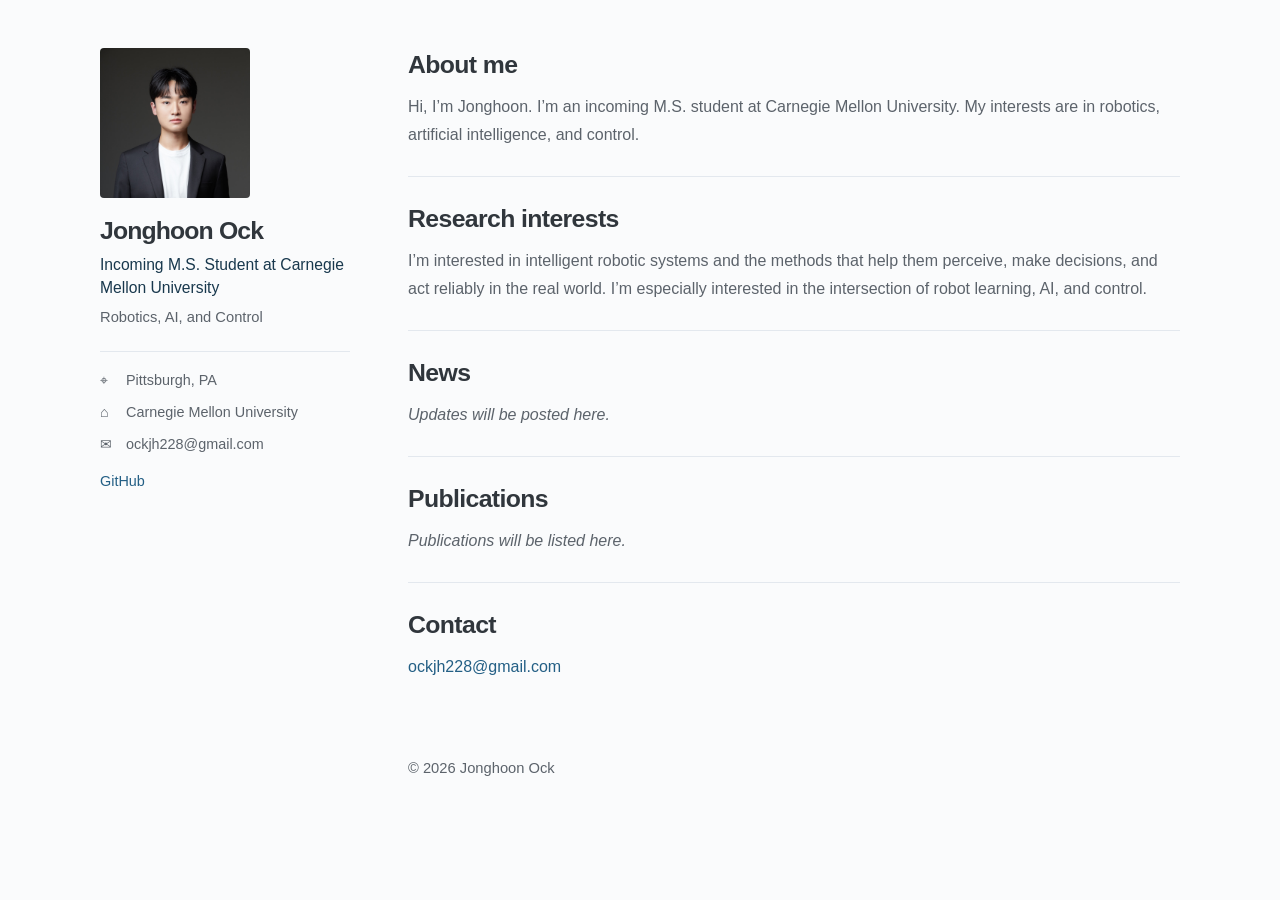
==== commit c775ecd9: "Reshape homepage as academic profile" ====
--- a/index.html
+++ b/index.html
@@ -3,176 +3,80 @@
   <head>
     <meta charset="UTF-8" />
     <meta name="viewport" content="width=device-width, initial-scale=1.0" />
-    <title>Jonghoon Ock | Personal Website</title>
+    <title>Jonghoon Ock</title>
     <meta
       name="description"
-      content="Personal website for Jonghoon Ock with dedicated pages for news, publications, and projects."
+      content="Jonghoon Ock — incoming master's student at Carnegie Mellon University, interested in robotics, AI, and control."
     />
     <link rel="stylesheet" href="styles.css" />
   </head>
   <body data-page="home">
     <div class="page-shell">
-      <aside class="profile-card">
+      <aside class="profile-card" aria-label="Profile">
         <div class="avatar">
           <img src="assets/profile.jpg" alt="Portrait of Jonghoon Ock" />
         </div>
-
         <div class="profile-copy">
-          <p class="eyebrow">PERSONAL WEBSITE</p>
           <h1>Jonghoon Ock</h1>
-          <p class="role">Developer, Researcher, Product Builder</p>
-          <p class="summary">
-            I build thoughtful digital products and explore how engineering,
-            research, and design come together in practical systems.
-          </p>
+          <p class="role">Incoming M.S. Student at Carnegie Mellon University</p>
+          <p class="summary">Robotics, AI, and Control</p>
         </div>
 
         <div class="meta-list">
-          <div>
-            <span class="meta-label">Base</span>
-            <strong>Seoul, South Korea</strong>
-          </div>
-          <div>
-            <span class="meta-label">Focus</span>
-            <strong>Web, AI, Product Systems</strong>
-          </div>
-          <div>
-            <span class="meta-label">Contact</span>
-            <strong>you@example.com</strong>
-          </div>
+          <div><span aria-hidden="true">⌖</span><strong>Pittsburgh, PA</strong></div>
+          <div><span aria-hidden="true">⌂</span><strong>Carnegie Mellon University</strong></div>
+          <div><span aria-hidden="true">✉</span><a href="mailto:ockjh228@gmail.com">ockjh228@gmail.com</a></div>
         </div>
 
-        <nav class="side-nav" aria-label="Primary navigation">
-          <a data-nav="home" href="index.html">Home</a>
-          <a data-nav="news" href="news.html">News</a>
-          <a data-nav="publications" href="publications.html">Publications</a>
-          <a data-nav="projects" href="projects.html">Projects</a>
-          <a href="#contact">Contact</a>
-        </nav>
-
-        <button class="theme-toggle" type="button" data-theme-toggle aria-live="polite">
-          <span class="theme-toggle-icon" data-theme-icon aria-hidden="true">☀</span>
-          <span class="theme-toggle-label" data-theme-label>Bright mode</span>
-        </button>
-
-        <div class="social-links">
-          <a href="https://github.com/your-id" target="_blank" rel="noreferrer">GitHub</a>
-          <a href="https://www.linkedin.com/in/your-id" target="_blank" rel="noreferrer">LinkedIn</a>
-          <a href="https://your-notion-or-blog.com" target="_blank" rel="noreferrer">Blog</a>
+        <div class="social-links" aria-label="External links">
+          <a href="https://github.com/ockjh228" target="_blank" rel="noreferrer">GitHub</a>
         </div>
       </aside>
 
       <main class="content">
-        <section class="hero">
-          <p class="hero-kicker">Academic profile layout with separate content pages</p>
-          <h2>
-            A profile-first homepage
-            <span>with separate pages for key work.</span>
-          </h2>
-          <p class="hero-body">
-            This site keeps the profile and introduction visible in a structured
-            academic-style layout, while sending visitors to dedicated pages for
-            news, publications, and projects.
-          </p>
-          <div class="hero-actions">
-            <a class="button primary" href="projects.html">Open Projects</a>
-            <a class="button ghost" href="publications.html">See Publications</a>
-          </div>
-        </section>
-
-        <section class="section">
-          <div class="section-heading">
-            <p class="eyebrow">Explore</p>
-            <h3>Navigate by the type of work you want to highlight.</h3>
-          </div>
-          <div class="destination-grid">
-            <a class="destination-card" href="news.html">
-              <span class="destination-label">Updates & Timeline</span>
-              <h4>News</h4>
-              <p>
-                A running list of recent updates, milestones, announcements,
-                and notable progress.
-              </p>
-            </a>
-
-            <a class="destination-card" href="publications.html">
-              <span class="destination-label">Papers & Writing</span>
-              <h4>Publications</h4>
-              <p>
-                A place for papers, technical writing, talks, and external
-                references.
-              </p>
-            </a>
-
-            <a class="destination-card" href="projects.html">
-              <span class="destination-label">Products & Experiments</span>
-              <h4>Projects</h4>
-              <p>
-                A focused view of projects, experiments, open-source work, and
-                case studies.
-              </p>
-            </a>
-          </div>
-        </section>
-
-        <section class="section">
-          <div class="section-heading">
-            <p class="eyebrow">About</p>
-            <h3>The homepage is where your overall narrative should live.</h3>
-          </div>
-          <div class="panel prose-panel">
+        <section class="section" id="about">
+          <h2>About me</h2>
+          <div class="prose-panel">
             <p>
-              This section works best as a concise introduction to who you are,
-              what you are currently working on, and what kinds of problems you
-              care about. It should read like a short professional overview,
-              not a long biography.
-            </p>
-            <p>
-              If you are research-oriented, connect your current research agenda
-              to your earlier background. If you are product-oriented, explain
-              your strengths through the systems you build and the outcomes you
-              care about.
+              Hi, I’m Jonghoon. I’m an incoming M.S. student at Carnegie Mellon
+              University. My interests are in robotics, artificial intelligence,
+              and control.
             </p>
           </div>
         </section>
 
-        <section class="section">
-          <div class="section-heading">
-            <p class="eyebrow">Snapshot</p>
-            <h3>A brief summary of what you do right now.</h3>
-          </div>
-          <div class="focus-grid">
-            <article class="panel compact">
-              <h4>Current Role</h4>
-              <p>Use this space for your title, affiliation, lab, team, or independent work.</p>
-            </article>
-            <article class="panel compact">
-              <h4>Main Interest</h4>
-              <p>Describe the problem, topic, or technical direction that currently matters most to you.</p>
-            </article>
-            <article class="panel compact">
-              <h4>Open For</h4>
-              <p>List the kinds of collaboration, roles, talks, or consulting opportunities you welcome.</p>
-            </article>
+        <section class="section" id="research">
+          <h2>Research interests</h2>
+          <div class="prose-panel">
+            <p>
+              I’m interested in intelligent robotic systems and the methods that
+              help them perceive, make decisions, and act reliably in the real
+              world. I’m especially interested in the intersection of robot
+              learning, AI, and control.
+            </p>
           </div>
         </section>
 
-        <section id="contact" class="section">
-          <div class="contact-banner">
-            <div>
-              <p class="eyebrow">Contact</p>
-              <h3>For collaboration, opportunities, or conversations, reach out here.</h3>
-            </div>
-            <a class="button primary" href="mailto:you@example.com">Send Email</a>
-          </div>
+        <section class="section" id="news">
+          <h2>News</h2>
+          <p class="empty-note">Updates will be posted here.</p>
+        </section>
+
+        <section class="section" id="publications">
+          <h2>Publications</h2>
+          <p class="empty-note">Publications will be listed here.</p>
+        </section>
+
+        <section class="section contact-section" id="contact">
+          <h2>Contact</h2>
+          <p><a href="mailto:ockjh228@gmail.com">ockjh228@gmail.com</a></p>
         </section>
       </main>
     </div>
 
     <footer class="site-footer">
-      <p>© <span id="year"></span> Jonghoon Ock. Built for GitHub Pages.</p>
+      <p>© <span id="year"></span> Jonghoon Ock</p>
     </footer>
-
     <script src="script.js"></script>
   </body>
 </html>
--- a/styles.css
+++ b/styles.css
@@ -1,3 +1,4 @@
+/* Theme tokens: change these values to update colors, spacing, radius, and max width site-wide. */
 :root {
   --bg: #fafbfc;
   --bg-strong: #f3f5f7;
@@ -18,6 +19,7 @@
   --grid-line: rgba(255, 255, 255, 0);
 }
 
+/* Dark theme overrides used when script.js sets data-theme="dark". */
 html[data-theme="dark"] {
   color-scheme: dark;
   --bg: #0f141a;
@@ -35,6 +37,7 @@
   --grid-line: rgba(255, 255, 255, 0);
 }
 
+/* Base reset and default typography. */
 * {
   box-sizing: border-box;
 }
@@ -85,6 +88,7 @@
   font-family: inherit;
 }
 
+/* Main two-column layout: sidebar on the left, page content on the right. */
 .page-shell {
   width: min(calc(100% - 32px), var(--max-width));
   margin: 0 auto;
@@ -105,6 +109,7 @@
   box-shadow: var(--shadow);
 }
 
+/* Shared sidebar card styles used on every page. */
 .profile-card {
   position: sticky;
   top: 24px;
@@ -251,11 +256,13 @@
   font-weight: 500;
 }
 
+/* Right-side content area. */
 .content {
   display: grid;
   gap: 24px;
 }
 
+/* Main page section spacing. */
 .hero,
 .page-intro,
 .section {
@@ -318,6 +325,7 @@
   transition: transform 180ms ease, background 180ms ease;
 }
 
+/* Buttons and call-to-action links. */
 .button:hover {
   transform: translateY(-1px);
 }
@@ -332,6 +340,7 @@
   background: var(--button-ghost);
 }
 
+/* Homepage section headers and card groups. */
 .section-heading {
   display: grid;
   gap: 2px;
@@ -454,6 +463,7 @@
   gap: 14px;
 }
 
+/* Repeating list layout used by News, Publications, and Projects pages. */
 .list-stack {
   display: grid;
   gap: 14px;
@@ -512,6 +522,7 @@
   letter-spacing: 0.08em;
 }
 
+/* Home page contact banner. */
 .contact-banner {
   padding: 20px;
   border-radius: var(--radius-xl);
@@ -521,6 +532,7 @@
   gap: 20px;
 }
 
+/* Shared footer. */
 .site-footer {
   width: min(calc(100% - 32px), var(--max-width));
   margin: 0 auto;
@@ -531,6 +543,7 @@
   font-size: 0.92rem;
 }
 
+/* Tablet breakpoint: stack sidebar above content. */
 @media (max-width: 1080px) {
   .page-shell {
     grid-template-columns: 1fr;
@@ -551,6 +564,7 @@
   }
 }
 
+/* Mobile breakpoint: single-column cards and full-width buttons. */
 @media (max-width: 760px) {
   .page-shell {
     width: min(calc(100% - 20px), var(--max-width));
@@ -586,3 +600,181 @@
     width: 100%;
   }
 }
+
+/* Academic profile layout for the home page, modeled on the reference site's
+   quiet two-column layout while keeping the other section pages intact. */
+body[data-page="home"] {
+  background: var(--bg);
+}
+
+body[data-page="home"]::before {
+  display: none;
+}
+
+body[data-page="home"] .page-shell {
+  width: min(calc(100% - 48px), 1080px);
+  grid-template-columns: 250px minmax(0, 1fr);
+  gap: 58px;
+  padding-top: 48px;
+  padding-bottom: 48px;
+}
+
+body[data-page="home"] .profile-card {
+  position: sticky;
+  top: 36px;
+  padding: 0;
+  border: 0;
+  border-radius: 0;
+  background: transparent;
+  box-shadow: none;
+  backdrop-filter: none;
+}
+
+body[data-page="home"] .avatar {
+  width: 150px;
+  aspect-ratio: 1;
+  margin: 0 0 20px;
+  border-radius: 4px;
+  box-shadow: none;
+}
+
+body[data-page="home"] .profile-copy h1 {
+  font-size: 1.55rem;
+  letter-spacing: -0.035em;
+}
+
+body[data-page="home"] .profile-copy .role {
+  margin-top: 8px;
+  font-size: 0.98rem;
+  line-height: 1.5;
+}
+
+body[data-page="home"] .profile-copy .summary {
+  margin-top: 5px;
+  font-size: 0.92rem;
+}
+
+body[data-page="home"] .meta-list {
+  gap: 11px;
+  margin-top: 22px;
+  padding-top: 18px;
+  border-top: 1px solid var(--line);
+}
+
+body[data-page="home"] .meta-list > div {
+  display: grid;
+  grid-template-columns: 18px minmax(0, 1fr);
+  gap: 8px;
+  align-items: start;
+  color: var(--muted);
+  font-size: 0.9rem;
+  line-height: 1.45;
+}
+
+body[data-page="home"] .meta-list strong,
+body[data-page="home"] .meta-list a {
+  color: var(--muted);
+  font-size: inherit;
+  font-weight: 400;
+}
+
+body[data-page="home"] .meta-list a:hover,
+body[data-page="home"] .social-links a:hover,
+body[data-page="home"] .contact-section a:hover {
+  color: var(--accent);
+  text-decoration: underline;
+}
+
+body[data-page="home"] .social-links {
+  gap: 16px;
+  margin-top: 18px;
+}
+
+body[data-page="home"] .social-links a {
+  padding: 0;
+  border: 0;
+  background: transparent;
+  color: var(--accent);
+  font-size: 0.9rem;
+}
+
+body[data-page="home"] .content {
+  display: block;
+  padding-top: 2px;
+}
+
+body[data-page="home"] .section {
+  padding: 0 0 27px;
+  margin: 0 0 27px;
+  border-bottom: 1px solid var(--line);
+}
+
+body[data-page="home"] .section h2 {
+  margin-bottom: 12px;
+  font-size: 1.55rem;
+  line-height: 1.25;
+  letter-spacing: -0.025em;
+}
+
+body[data-page="home"] .prose-panel {
+  display: block;
+}
+
+body[data-page="home"] .prose-panel p,
+body[data-page="home"] .section > p {
+  max-width: 760px;
+  font-size: 1rem;
+  line-height: 1.75;
+}
+
+body[data-page="home"] .empty-note {
+  font-style: italic;
+}
+
+body[data-page="home"] .contact-section {
+  margin-bottom: 0;
+  border-bottom: 0;
+}
+
+body[data-page="home"] .contact-section a {
+  color: var(--accent);
+}
+
+body[data-page="home"] .site-footer {
+  width: min(calc(100% - 48px), 1080px);
+  padding-left: 308px;
+  padding-bottom: 28px;
+}
+
+@media (max-width: 1080px) {
+  body[data-page="home"] .page-shell {
+    grid-template-columns: 220px minmax(0, 1fr);
+    gap: 38px;
+  }
+
+  body[data-page="home"] .site-footer {
+    padding-left: 258px;
+  }
+}
+
+@media (max-width: 760px) {
+  body[data-page="home"] .page-shell {
+    width: min(calc(100% - 36px), 620px);
+    grid-template-columns: 1fr;
+    gap: 36px;
+    padding-top: 26px;
+  }
+
+  body[data-page="home"] .profile-card {
+    position: static;
+  }
+
+  body[data-page="home"] .avatar {
+    width: 120px;
+  }
+
+  body[data-page="home"] .site-footer {
+    width: min(calc(100% - 36px), 620px);
+    padding-left: 0;
+  }
+}
